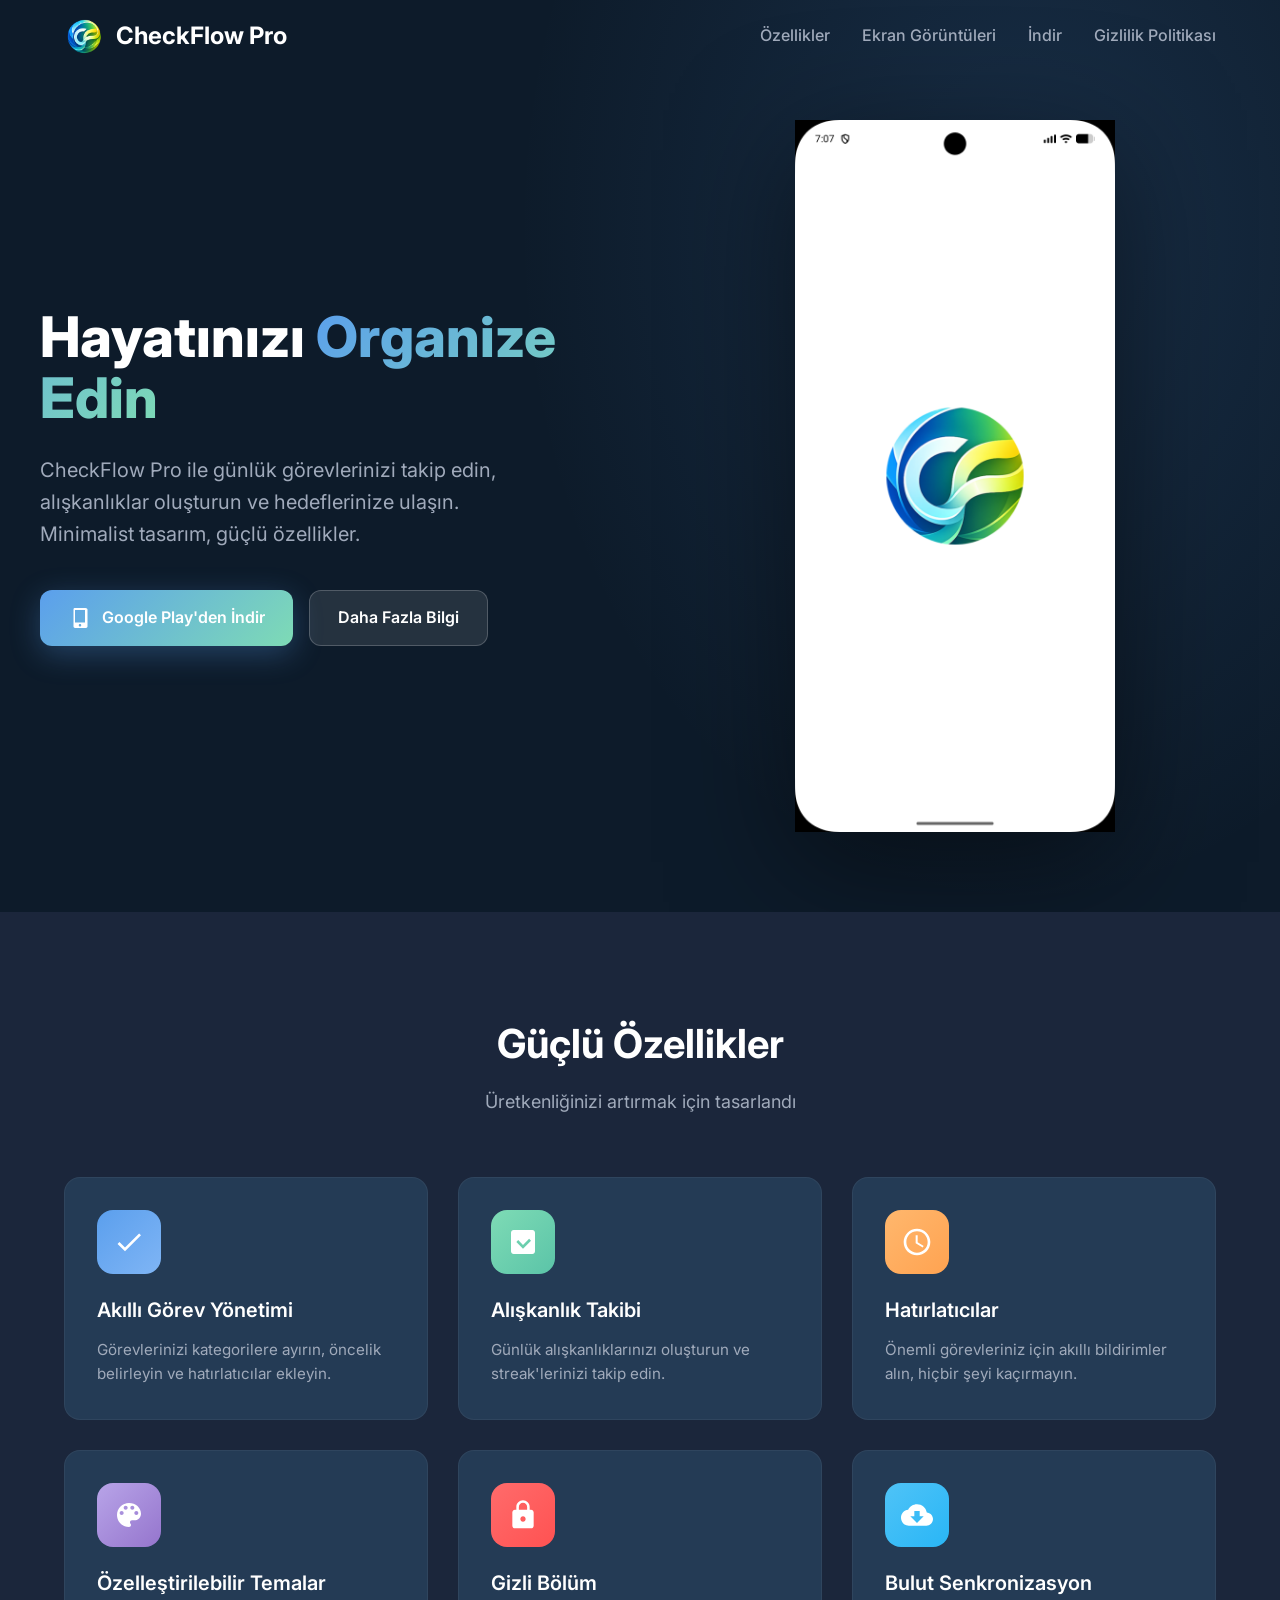
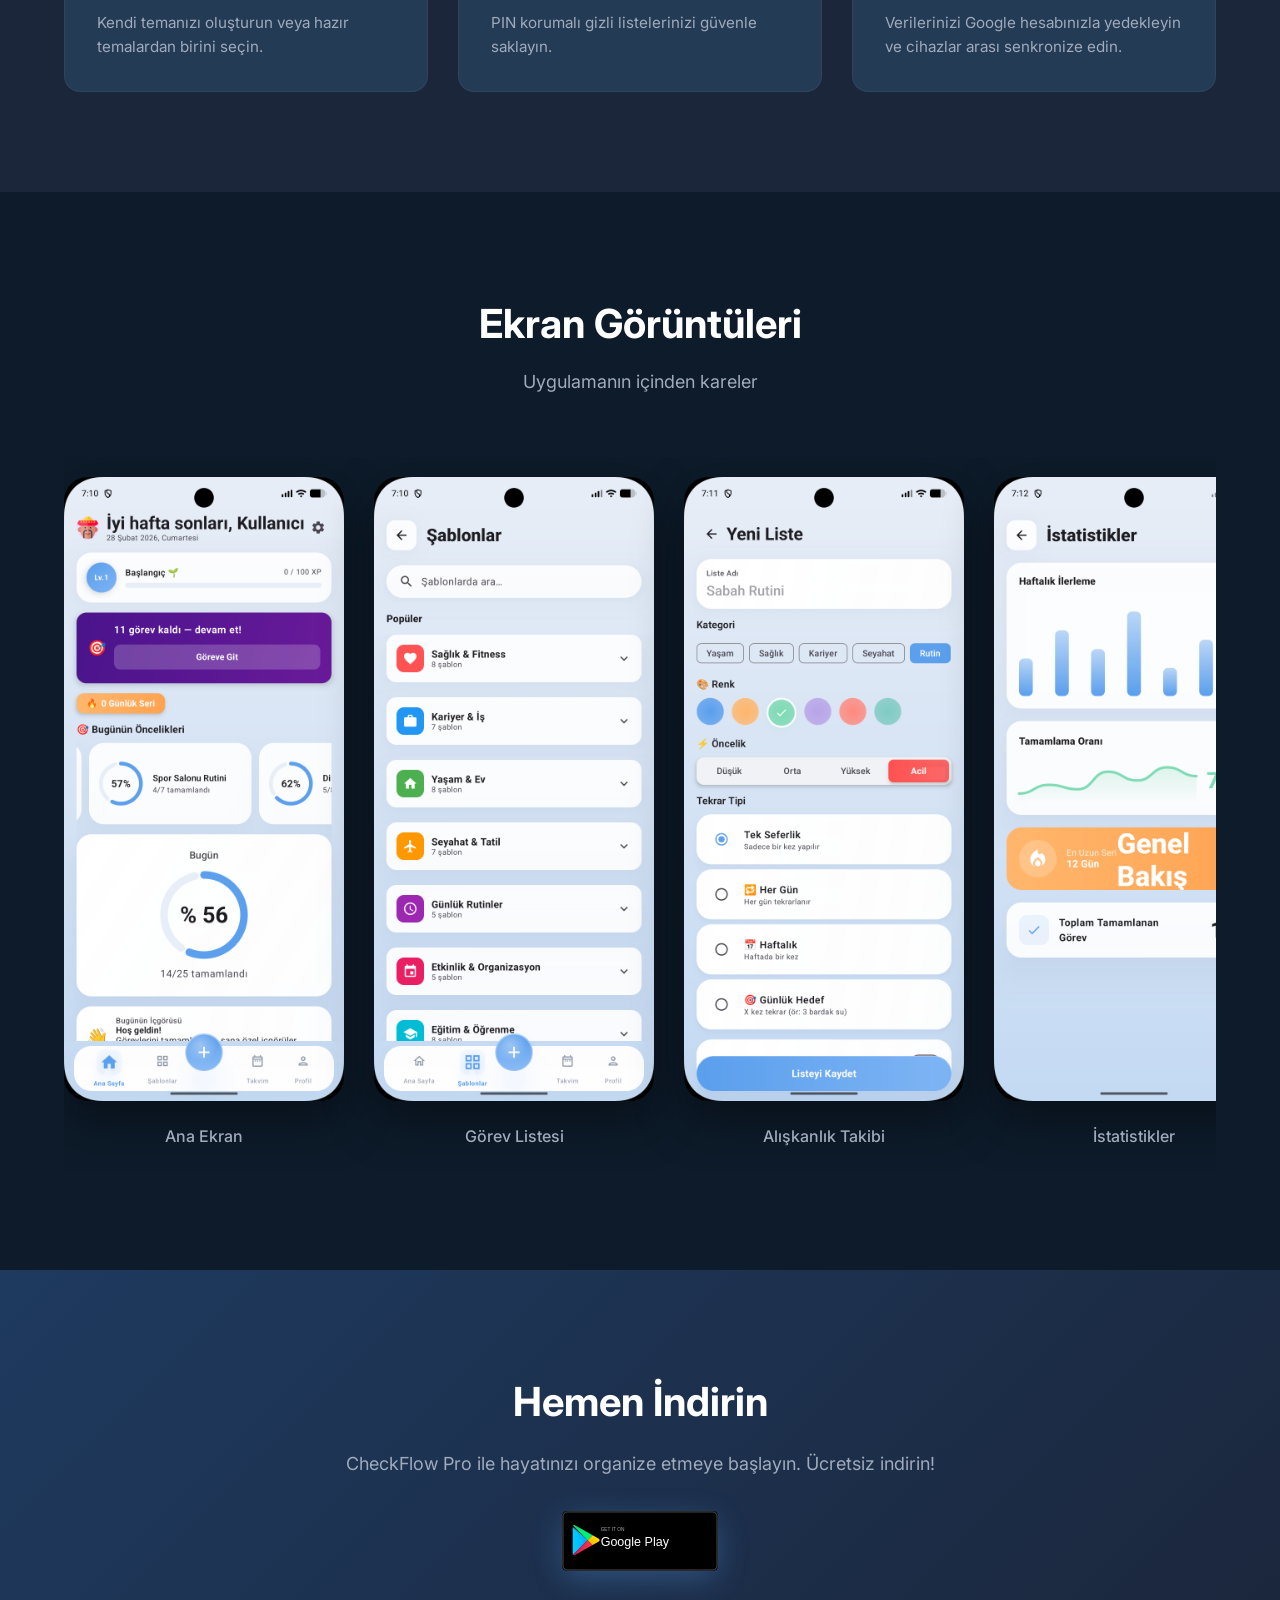
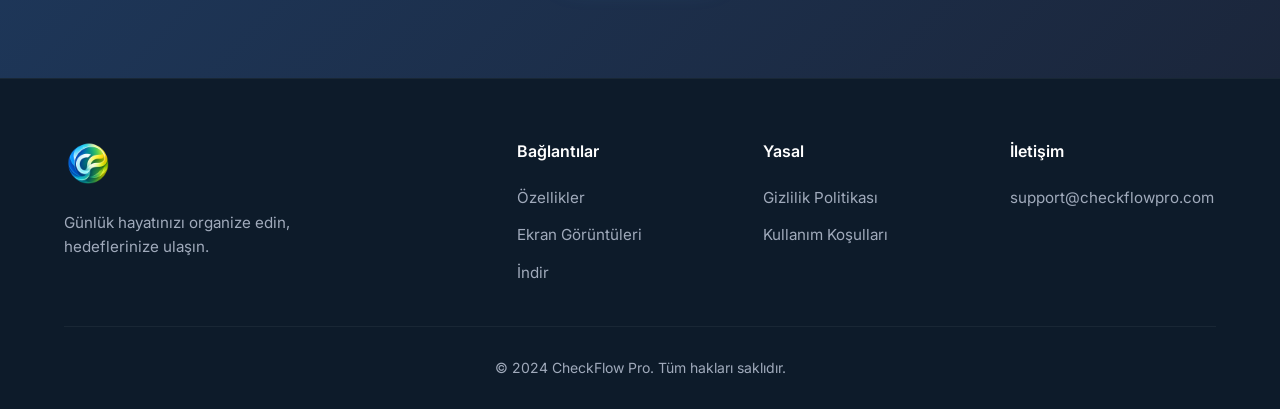
==== docs/index.html @ 74418e77 "Add files via upload" ====
<!DOCTYPE html>
<html lang="tr">
<head>
    <meta charset="UTF-8">
    <meta name="viewport" content="width=device-width, initial-scale=1.0">
    <meta name="description" content="CheckFlow Pro - Akıllı görev ve alışkanlık takip uygulaması. Günlük rutinlerinizi yönetin, hedeflerinize ulaşın.">
    <meta name="keywords" content="CheckFlow Pro, görev takip, alışkanlık takip, checklist, to-do, Android uygulama">
    <meta name="author" content="CheckFlow Pro">
    <title>CheckFlow Pro - Akıllı Görev & Alışkanlık Takip</title>
    <link rel="stylesheet" href="styles.css">
    <link rel="preconnect" href="https://fonts.googleapis.com">
    <link rel="preconnect" href="https://fonts.gstatic.com" crossorigin>
    <link href="https://fonts.googleapis.com/css2?family=Inter:wght@300;400;500;600;700;800&display=swap" rel="stylesheet">
    <link rel="icon" type="image/png" href="images/logo.png">
</head>
<body>
    <!-- Navigation -->
    <nav class="navbar">
        <div class="nav-container">
            <a href="index.html" class="nav-logo">
                <img src="images/logo.png" alt="CheckFlow Pro Logo" class="logo-img">
                <span>CheckFlow Pro</span>
            </a>
            <ul class="nav-menu">
                <li><a href="#features">Özellikler</a></li>
                <li><a href="#screenshots">Ekran Görüntüleri</a></li>
                <li><a href="#download">İndir</a></li>
                <li><a href="privacy-policy.html">Gizlilik Politikası</a></li>
            </ul>
        </div>
    </nav>

    <!-- Hero Section -->
    <section class="hero">
        <div class="hero-content">
            <div class="hero-text">
                <h1>Hayatınızı <span class="gradient-text">Organize Edin</span></h1>
                <p class="hero-subtitle">CheckFlow Pro ile günlük görevlerinizi takip edin, alışkanlıklar oluşturun ve hedeflerinize ulaşın. Minimalist tasarım, güçlü özellikler.</p>
                <div class="hero-buttons">
                    <a href="#download" class="btn btn-primary">
                        <svg width="24" height="24" viewBox="0 0 24 24" fill="currentColor">
                            <path d="M17.523 2H6.477C5.768 2 5.5 2.768 5.5 3.477v17.046c0 .709.768 1.477 1.477 1.477h11.046c.709 0 1.477-.768 1.477-1.477V3.477C19.5 2.768 18.732 2 17.523 2zM12 20.5c-.69 0-1.25-.56-1.25-1.25s.56-1.25 1.25-1.25 1.25.56 1.25 1.25-.56 1.25-1.25 1.25zm5-4H7V4h10v12.5z"/>
                        </svg>
                        Google Play'den İndir
                    </a>
                    <a href="#features" class="btn btn-secondary">Daha Fazla Bilgi</a>
                </div>
            </div>
            <div class="hero-image">
                <img src="images/hero-mockup.png" alt="CheckFlow Pro Uygulama Önizleme" class="phone-mockup">
            </div>
        </div>
        <div class="hero-bg-gradient"></div>
    </section>

    <!-- Features Section -->
    <section id="features" class="features">
        <div class="container">
            <h2 class="section-title">Güçlü Özellikler</h2>
            <p class="section-subtitle">Üretkenliğinizi artırmak için tasarlandı</p>
            
            <div class="features-grid">
                <div class="feature-card">
                    <div class="feature-icon" style="background: linear-gradient(135deg, #5B9FED, #7FB5F5);">
                        <svg width="32" height="32" viewBox="0 0 24 24" fill="white">
                            <path d="M9 16.17L4.83 12l-1.42 1.41L9 19 21 7l-1.41-1.41z"/>
                        </svg>
                    </div>
                    <h3>Akıllı Görev Yönetimi</h3>
                    <p>Görevlerinizi kategorilere ayırın, öncelik belirleyin ve hatırlatıcılar ekleyin.</p>
                </div>

                <div class="feature-card">
                    <div class="feature-icon" style="background: linear-gradient(135deg, #7EDBB5, #5BC4A8);">
                        <svg width="32" height="32" viewBox="0 0 24 24" fill="white">
                            <path d="M19 3H5c-1.1 0-2 .9-2 2v14c0 1.1.9 2 2 2h14c1.1 0 2-.9 2-2V5c0-1.1-.9-2-2-2zm-7 14l-5-5 1.41-1.41L12 14.17l4.59-4.58L18 11l-6 6z"/>
                        </svg>
                    </div>
                    <h3>Alışkanlık Takibi</h3>
                    <p>Günlük alışkanlıklarınızı oluşturun ve streak'lerinizi takip edin.</p>
                </div>

                <div class="feature-card">
                    <div class="feature-icon" style="background: linear-gradient(135deg, #FFB76D, #FFA351);">
                        <svg width="32" height="32" viewBox="0 0 24 24" fill="white">
                            <path d="M11.99 2C6.47 2 2 6.48 2 12s4.47 10 9.99 10C17.52 22 22 17.52 22 12S17.52 2 11.99 2zM12 20c-4.42 0-8-3.58-8-8s3.58-8 8-8 8 3.58 8 8-3.58 8-8 8zm.5-13H11v6l5.25 3.15.75-1.23-4.5-2.67z"/>
                        </svg>
                    </div>
                    <h3>Hatırlatıcılar</h3>
                    <p>Önemli görevleriniz için akıllı bildirimler alın, hiçbir şeyi kaçırmayın.</p>
                </div>

                <div class="feature-card">
                    <div class="feature-icon" style="background: linear-gradient(135deg, #B8A4E8, #9575CD);">
                        <svg width="32" height="32" viewBox="0 0 24 24" fill="white">
                            <path d="M12 3c-4.97 0-9 4.03-9 9s4.03 9 9 9c.83 0 1.5-.67 1.5-1.5 0-.39-.15-.74-.39-1.01-.23-.26-.38-.61-.38-.99 0-.83.67-1.5 1.5-1.5H16c2.76 0 5-2.24 5-5 0-4.42-4.03-8-9-8zm-5.5 9c-.83 0-1.5-.67-1.5-1.5S5.67 9 6.5 9 8 9.67 8 10.5 7.33 12 6.5 12zm3-4C8.67 8 8 7.33 8 6.5S8.67 5 9.5 5s1.5.67 1.5 1.5S10.33 8 9.5 8zm5 0c-.83 0-1.5-.67-1.5-1.5S13.67 5 14.5 5s1.5.67 1.5 1.5S15.33 8 14.5 8zm3 4c-.83 0-1.5-.67-1.5-1.5S16.67 9 17.5 9s1.5.67 1.5 1.5-.67 1.5-1.5 1.5z"/>
                        </svg>
                    </div>
                    <h3>Özelleştirilebilir Temalar</h3>
                    <p>Kendi temanızı oluşturun veya hazır temalardan birini seçin.</p>
                </div>

                <div class="feature-card">
                    <div class="feature-icon" style="background: linear-gradient(135deg, #FF6B6B, #FF5252);">
                        <svg width="32" height="32" viewBox="0 0 24 24" fill="white">
                            <path d="M18 8h-1V6c0-2.76-2.24-5-5-5S7 3.24 7 6v2H6c-1.1 0-2 .9-2 2v10c0 1.1.9 2 2 2h12c1.1 0 2-.9 2-2V10c0-1.1-.9-2-2-2zm-6 9c-1.1 0-2-.9-2-2s.9-2 2-2 2 .9 2 2-.9 2-2 2zm3.1-9H8.9V6c0-1.71 1.39-3.1 3.1-3.1 1.71 0 3.1 1.39 3.1 3.1v2z"/>
                        </svg>
                    </div>
                    <h3>Gizli Bölüm</h3>
                    <p>PIN korumalı gizli listelerinizi güvenle saklayın.</p>
                </div>

                <div class="feature-card">
                    <div class="feature-icon" style="background: linear-gradient(135deg, #4FC3F7, #29B6F6);">
                        <svg width="32" height="32" viewBox="0 0 24 24" fill="white">
                            <path d="M19.35 10.04C18.67 6.59 15.64 4 12 4 9.11 4 6.6 5.64 5.35 8.04 2.34 8.36 0 10.91 0 14c0 3.31 2.69 6 6 6h13c2.76 0 5-2.24 5-5 0-2.64-2.05-4.78-4.65-4.96zM17 13l-5 5-5-5h3V9h4v4h3z"/>
                        </svg>
                    </div>
                    <h3>Bulut Senkronizasyon</h3>
                    <p>Verilerinizi Google hesabınızla yedekleyin ve cihazlar arası senkronize edin.</p>
                </div>
            </div>
        </div>
    </section>

    <!-- Screenshots Section -->
    <section id="screenshots" class="screenshots">
        <div class="container">
            <h2 class="section-title">Ekran Görüntüleri</h2>
            <p class="section-subtitle">Uygulamanın içinden kareler</p>
            
            <div class="screenshots-slider">
                <div class="screenshot-item">
                    <img src="images/screenshot-1.png" alt="Ana Ekran">
                    <p>Ana Ekran</p>
                </div>
                <div class="screenshot-item">
                    <img src="images/screenshot-2.png" alt="Görev Listesi">
                    <p>Görev Listesi</p>
                </div>
                <div class="screenshot-item">
                    <img src="images/screenshot-3.png" alt="Alışkanlık Takibi">
                    <p>Alışkanlık Takibi</p>
                </div>
                <div class="screenshot-item">
                    <img src="images/screenshot-4.png" alt="İstatistikler">
                    <p>İstatistikler</p>
                </div>
                <div class="screenshot-item">
                    <img src="images/screenshot-5.png" alt="Ayarlar">
                    <p>Ayarlar</p>
                </div>
            </div>
        </div>
    </section>

    <!-- Download Section -->
    <section id="download" class="download">
        <div class="container">
            <div class="download-content">
                <h2>Hemen İndirin</h2>
                <p>CheckFlow Pro ile hayatınızı organize etmeye başlayın. Ücretsiz indirin!</p>
                <a href="https://play.google.com/store/apps/details?id=com.checkflow.pro" class="btn btn-primary btn-large" target="_blank">
                    <img src="images/google-play-badge.svg" alt="Google Play'den İndir" class="play-badge">
                </a>
            </div>
        </div>
    </section>

    <!-- Footer -->
    <footer class="footer">
        <div class="container">
            <div class="footer-content">
                <div class="footer-brand">
                    <img src="images/logo.png" alt="CheckFlow Pro" class="footer-logo">
                    <p>Günlük hayatınızı organize edin, hedeflerinize ulaşın.</p>
                </div>
                <div class="footer-links">
                    <h4>Bağlantılar</h4>
                    <ul>
                        <li><a href="#features">Özellikler</a></li>
                        <li><a href="#screenshots">Ekran Görüntüleri</a></li>
                        <li><a href="#download">İndir</a></li>
                    </ul>
                </div>
                <div class="footer-links">
                    <h4>Yasal</h4>
                    <ul>
                        <li><a href="privacy-policy.html">Gizlilik Politikası</a></li>
                        <li><a href="terms.html">Kullanım Koşulları</a></li>
                    </ul>
                </div>
                <div class="footer-links">
                    <h4>İletişim</h4>
                    <ul>
                        <li><a href="mailto:support@checkflowpro.com">support@checkflowpro.com</a></li>
                    </ul>
                </div>
            </div>
            <div class="footer-bottom">
                <p>&copy; 2024 CheckFlow Pro. Tüm hakları saklıdır.</p>
            </div>
        </div>
    </footer>

    <script>
        // Smooth scroll for navigation links
        document.querySelectorAll('a[href^="#"]').forEach(anchor => {
            anchor.addEventListener('click', function (e) {
                e.preventDefault();
                const target = document.querySelector(this.getAttribute('href'));
                if (target) {
                    target.scrollIntoView({
                        behavior: 'smooth',
                        block: 'start'
                    });
                }
            });
        });

        // Navbar scroll effect
        window.addEventListener('scroll', function() {
            const navbar = document.querySelector('.navbar');
            if (window.scrollY > 50) {
                navbar.classList.add('scrolled');
            } else {
                navbar.classList.remove('scrolled');
            }
        });
    </script>
</body>
</html>
---- docs/styles.css ----
/* ============================================
   CheckFlow Pro - Website Styles
   Modern, Clean, Professional Design
   ============================================ */

/* CSS Variables */
:root {
    --primary: #5B9FED;
    --primary-dark: #4A8BD9;
    --secondary: #7EDBB5;
    --accent: #FFB76D;
    --background: #0D1B2A;
    --background-light: #1B263B;
    --surface: #1E3A5F;
    --card: #243B55;
    --text-primary: #FFFFFF;
    --text-secondary: #A0AABB;
    --gradient-start: #5B9FED;
    --gradient-end: #7EDBB5;
    --shadow: rgba(0, 0, 0, 0.3);
    --border-radius: 16px;
    --transition: all 0.3s ease;
}

/* Reset & Base */
* {
    margin: 0;
    padding: 0;
    box-sizing: border-box;
}

html {
    scroll-behavior: smooth;
}

body {
    font-family: 'Inter', -apple-system, BlinkMacSystemFont, 'Segoe UI', Roboto, sans-serif;
    background: var(--background);
    color: var(--text-primary);
    line-height: 1.6;
    overflow-x: hidden;
}

a {
    text-decoration: none;
    color: inherit;
    transition: var(--transition);
}

ul {
    list-style: none;
}

img {
    max-width: 100%;
    height: auto;
}

.container {
    max-width: 1200px;
    margin: 0 auto;
    padding: 0 24px;
}

/* ============================================
   Navigation
   ============================================ */
.navbar {
    position: fixed;
    top: 0;
    left: 0;
    right: 0;
    z-index: 1000;
    padding: 16px 0;
    transition: var(--transition);
    background: transparent;
}

.navbar.scrolled {
    background: rgba(13, 27, 42, 0.95);
    backdrop-filter: blur(20px);
    box-shadow: 0 4px 30px var(--shadow);
}

.nav-container {
    max-width: 1200px;
    margin: 0 auto;
    padding: 0 24px;
    display: flex;
    justify-content: space-between;
    align-items: center;
}

.nav-logo {
    display: flex;
    align-items: center;
    gap: 12px;
    font-size: 1.5rem;
    font-weight: 700;
    color: var(--text-primary);
}

.logo-img {
    width: 40px;
    height: 40px;
    border-radius: 10px;
}

.nav-menu {
    display: flex;
    gap: 32px;
}

.nav-menu a {
    color: var(--text-secondary);
    font-weight: 500;
    padding: 8px 0;
    position: relative;
}

.nav-menu a:hover,
.nav-menu a.active {
    color: var(--text-primary);
}

.nav-menu a::after {
    content: '';
    position: absolute;
    bottom: 0;
    left: 0;
    width: 0;
    height: 2px;
    background: linear-gradient(90deg, var(--gradient-start), var(--gradient-end));
    transition: width 0.3s ease;
}

.nav-menu a:hover::after,
.nav-menu a.active::after {
    width: 100%;
}

/* ============================================
   Hero Section
   ============================================ */
.hero {
    min-height: 100vh;
    display: flex;
    align-items: center;
    position: relative;
    padding: 120px 24px 80px;
    overflow: hidden;
}

.hero-content {
    max-width: 1200px;
    margin: 0 auto;
    display: grid;
    grid-template-columns: 1fr 1fr;
    gap: 60px;
    align-items: center;
    position: relative;
    z-index: 2;
}

.hero-text h1 {
    font-size: 3.5rem;
    font-weight: 800;
    line-height: 1.1;
    margin-bottom: 24px;
}

.gradient-text {
    background: linear-gradient(135deg, var(--gradient-start), var(--gradient-end));
    -webkit-background-clip: text;
    -webkit-text-fill-color: transparent;
    background-clip: text;
}

.hero-subtitle {
    font-size: 1.25rem;
    color: var(--text-secondary);
    margin-bottom: 40px;
    max-width: 500px;
}

.hero-buttons {
    display: flex;
    gap: 16px;
    flex-wrap: wrap;
}

.hero-image {
    display: flex;
    justify-content: center;
    align-items: center;
}

.phone-mockup {
    max-width: 320px;
    filter: drop-shadow(0 30px 60px rgba(0, 0, 0, 0.5));
    animation: float 6s ease-in-out infinite;
}

@keyframes float {
    0%, 100% { transform: translateY(0); }
    50% { transform: translateY(-20px); }
}

.hero-bg-gradient {
    position: absolute;
    top: -50%;
    right: -20%;
    width: 80%;
    height: 150%;
    background: radial-gradient(ellipse at center, rgba(91, 159, 237, 0.15) 0%, transparent 70%);
    pointer-events: none;
}

/* ============================================
   Buttons
   ============================================ */
.btn {
    display: inline-flex;
    align-items: center;
    gap: 10px;
    padding: 14px 28px;
    border-radius: 12px;
    font-weight: 600;
    font-size: 1rem;
    cursor: pointer;
    border: none;
    transition: var(--transition);
}

.btn-primary {
    background: linear-gradient(135deg, var(--gradient-start), var(--gradient-end));
    color: white;
    box-shadow: 0 8px 30px rgba(91, 159, 237, 0.3);
}

.btn-primary:hover {
    transform: translateY(-2px);
    box-shadow: 0 12px 40px rgba(91, 159, 237, 0.4);
}

.btn-secondary {
    background: rgba(255, 255, 255, 0.1);
    color: var(--text-primary);
    border: 1px solid rgba(255, 255, 255, 0.2);
}

.btn-secondary:hover {
    background: rgba(255, 255, 255, 0.15);
    border-color: rgba(255, 255, 255, 0.3);
}

.btn-large {
    padding: 0;
}

.play-badge {
    height: 60px;
}

/* ============================================
   Sections
   ============================================ */
.section-title {
    font-size: 2.5rem;
    font-weight: 700;
    text-align: center;
    margin-bottom: 12px;
}

.section-subtitle {
    font-size: 1.125rem;
    color: var(--text-secondary);
    text-align: center;
    margin-bottom: 60px;
}

/* ============================================
   Features Section
   ============================================ */
.features {
    padding: 100px 24px;
    background: var(--background-light);
}

.features-grid {
    display: grid;
    grid-template-columns: repeat(3, 1fr);
    gap: 30px;
}

.feature-card {
    background: var(--card);
    border-radius: var(--border-radius);
    padding: 32px;
    transition: var(--transition);
    border: 1px solid rgba(255, 255, 255, 0.05);
}

.feature-card:hover {
    transform: translateY(-8px);
    box-shadow: 0 20px 50px rgba(0, 0, 0, 0.3);
    border-color: rgba(255, 255, 255, 0.1);
}

.feature-icon {
    width: 64px;
    height: 64px;
    border-radius: 16px;
    display: flex;
    align-items: center;
    justify-content: center;
    margin-bottom: 20px;
}

.feature-card h3 {
    font-size: 1.25rem;
    font-weight: 600;
    margin-bottom: 12px;
}

.feature-card p {
    color: var(--text-secondary);
    font-size: 0.95rem;
}

/* ============================================
   Screenshots Section
   ============================================ */
.screenshots {
    padding: 100px 24px;
}

.screenshots-slider {
    display: flex;
    gap: 30px;
    overflow-x: auto;
    padding: 20px 0;
    scroll-snap-type: x mandatory;
    -webkit-overflow-scrolling: touch;
}

.screenshots-slider::-webkit-scrollbar {
    height: 8px;
}

.screenshots-slider::-webkit-scrollbar-track {
    background: var(--background-light);
    border-radius: 4px;
}

.screenshots-slider::-webkit-scrollbar-thumb {
    background: var(--primary);
    border-radius: 4px;
}

.screenshot-item {
    flex: 0 0 auto;
    scroll-snap-align: center;
    text-align: center;
}

.screenshot-item img {
    width: 280px;
    border-radius: 24px;
    box-shadow: 0 20px 50px rgba(0, 0, 0, 0.4);
    transition: var(--transition);
}

.screenshot-item:hover img {
    transform: scale(1.05);
}

.screenshot-item p {
    margin-top: 16px;
    color: var(--text-secondary);
    font-weight: 500;
}

/* ============================================
   Download Section
   ============================================ */
.download {
    padding: 100px 24px;
    background: linear-gradient(135deg, var(--surface), var(--background-light));
    text-align: center;
}

.download-content h2 {
    font-size: 2.5rem;
    margin-bottom: 16px;
}

.download-content p {
    color: var(--text-secondary);
    font-size: 1.125rem;
    margin-bottom: 32px;
}

/* ============================================
   Footer
   ============================================ */
.footer {
    background: var(--background);
    padding: 60px 24px 30px;
    border-top: 1px solid rgba(255, 255, 255, 0.05);
}

.footer-content {
    display: grid;
    grid-template-columns: 2fr 1fr 1fr 1fr;
    gap: 40px;
    margin-bottom: 40px;
}

.footer-brand {
    max-width: 300px;
}

.footer-logo {
    width: 48px;
    height: 48px;
    border-radius: 12px;
    margin-bottom: 16px;
}

.footer-brand p {
    color: var(--text-secondary);
    font-size: 0.95rem;
}

.footer-links h4 {
    font-size: 1rem;
    font-weight: 600;
    margin-bottom: 20px;
    color: var(--text-primary);
}

.footer-links ul {
    display: flex;
    flex-direction: column;
    gap: 12px;
}

.footer-links a {
    color: var(--text-secondary);
    font-size: 0.95rem;
}

.footer-links a:hover {
    color: var(--primary);
}

.footer-bottom {
    text-align: center;
    padding-top: 30px;
    border-top: 1px solid rgba(255, 255, 255, 0.05);
}

.footer-bottom p {
    color: var(--text-secondary);
    font-size: 0.875rem;
}

/* ============================================
   Legal Pages (Privacy Policy, Terms)
   ============================================ */
.legal-page {
    padding: 120px 24px 80px;
    min-height: 100vh;
}

.legal-content {
    max-width: 800px;
    margin: 0 auto;
    background: var(--card);
    border-radius: var(--border-radius);
    padding: 48px;
    border: 1px solid rgba(255, 255, 255, 0.05);
}

.legal-content h1 {
    font-size: 2.5rem;
    margin-bottom: 8px;
    background: linear-gradient(135deg, var(--gradient-start), var(--gradient-end));
    -webkit-background-clip: text;
    -webkit-text-fill-color: transparent;
    background-clip: text;
}

.last-updated {
    color: var(--text-secondary);
    font-size: 0.95rem;
    margin-bottom: 40px;
}

.policy-section {
    margin-bottom: 36px;
}

.policy-section h2 {
    font-size: 1.5rem;
    font-weight: 600;
    margin-bottom: 16px;
    color: var(--text-primary);
}

.policy-section h3 {
    font-size: 1.125rem;
    font-weight: 600;
    margin: 20px 0 12px;
    color: var(--text-primary);
}

.policy-section p {
    color: var(--text-secondary);
    margin-bottom: 12px;
    line-height: 1.7;
}

.policy-section ul {
    margin-left: 24px;
    margin-bottom: 16px;
}

.policy-section li {
    color: var(--text-secondary);
    margin-bottom: 8px;
    position: relative;
    padding-left: 20px;
}

.policy-section li::before {
    content: '•';
    position: absolute;
    left: 0;
    color: var(--primary);
}

.policy-section a {
    color: var(--primary);
}

.policy-section a:hover {
    text-decoration: underline;
}

/* ============================================
   Responsive Design
   ============================================ */
@media (max-width: 1024px) {
    .hero-content {
        grid-template-columns: 1fr;
        text-align: center;
    }

    .hero-text h1 {
        font-size: 2.5rem;
    }

    .hero-subtitle {
        margin: 0 auto 40px;
    }

    .hero-buttons {
        justify-content: center;
    }

    .hero-image {
        order: -1;
    }

    .phone-mockup {
        max-width: 260px;
    }

    .features-grid {
        grid-template-columns: repeat(2, 1fr);
    }

    .footer-content {
        grid-template-columns: 1fr 1fr;
    }
}

@media (max-width: 768px) {
    .nav-menu {
        display: none;
    }

    .hero-text h1 {
        font-size: 2rem;
    }

    .section-title {
        font-size: 2rem;
    }

    .features-grid {
        grid-template-columns: 1fr;
    }

    .footer-content {
        grid-template-columns: 1fr;
        text-align: center;
    }

    .footer-brand {
        max-width: 100%;
    }

    .legal-content {
        padding: 32px 24px;
    }

    .legal-content h1 {
        font-size: 2rem;
    }
}

@media (max-width: 480px) {
    .hero {
        padding: 100px 16px 60px;
    }

    .hero-text h1 {
        font-size: 1.75rem;
    }

    .hero-subtitle {
        font-size: 1rem;
    }

    .btn {
        padding: 12px 20px;
        font-size: 0.9rem;
    }

    .screenshot-item img {
        width: 220px;
    }
}
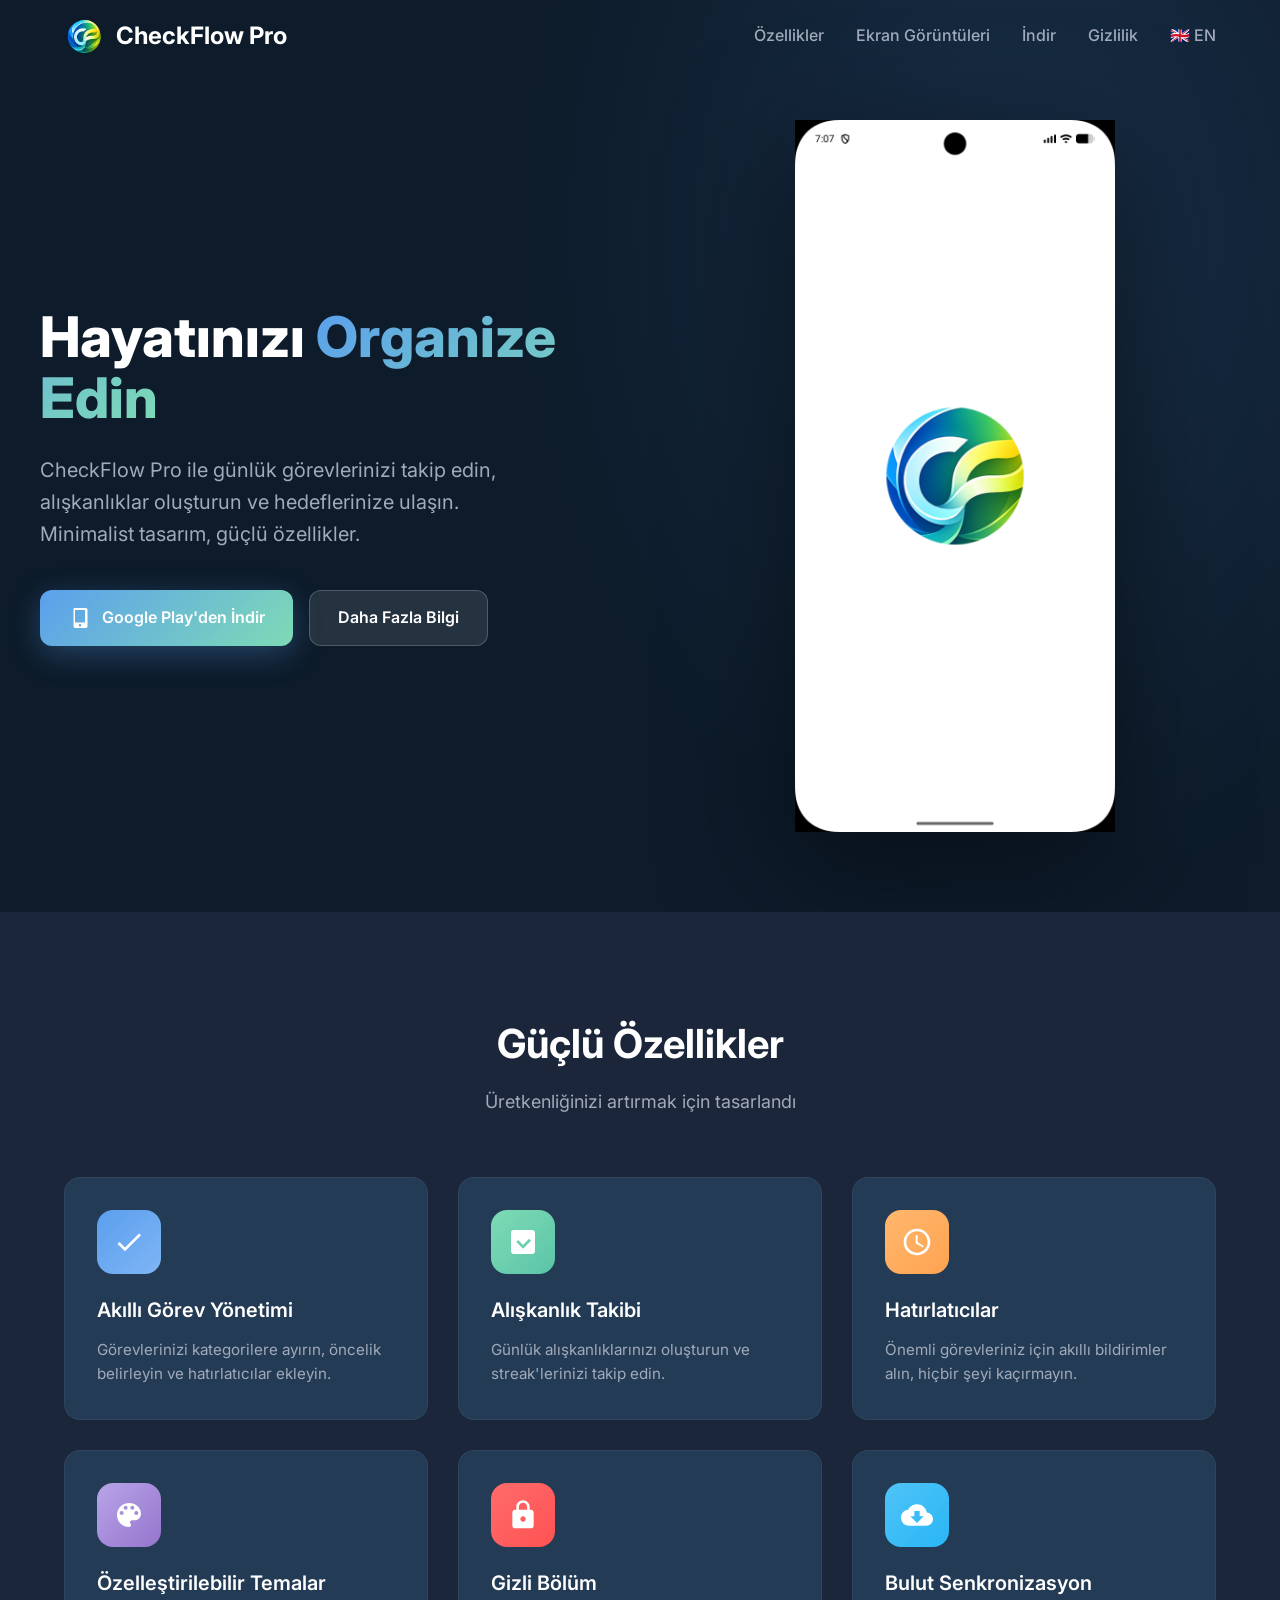
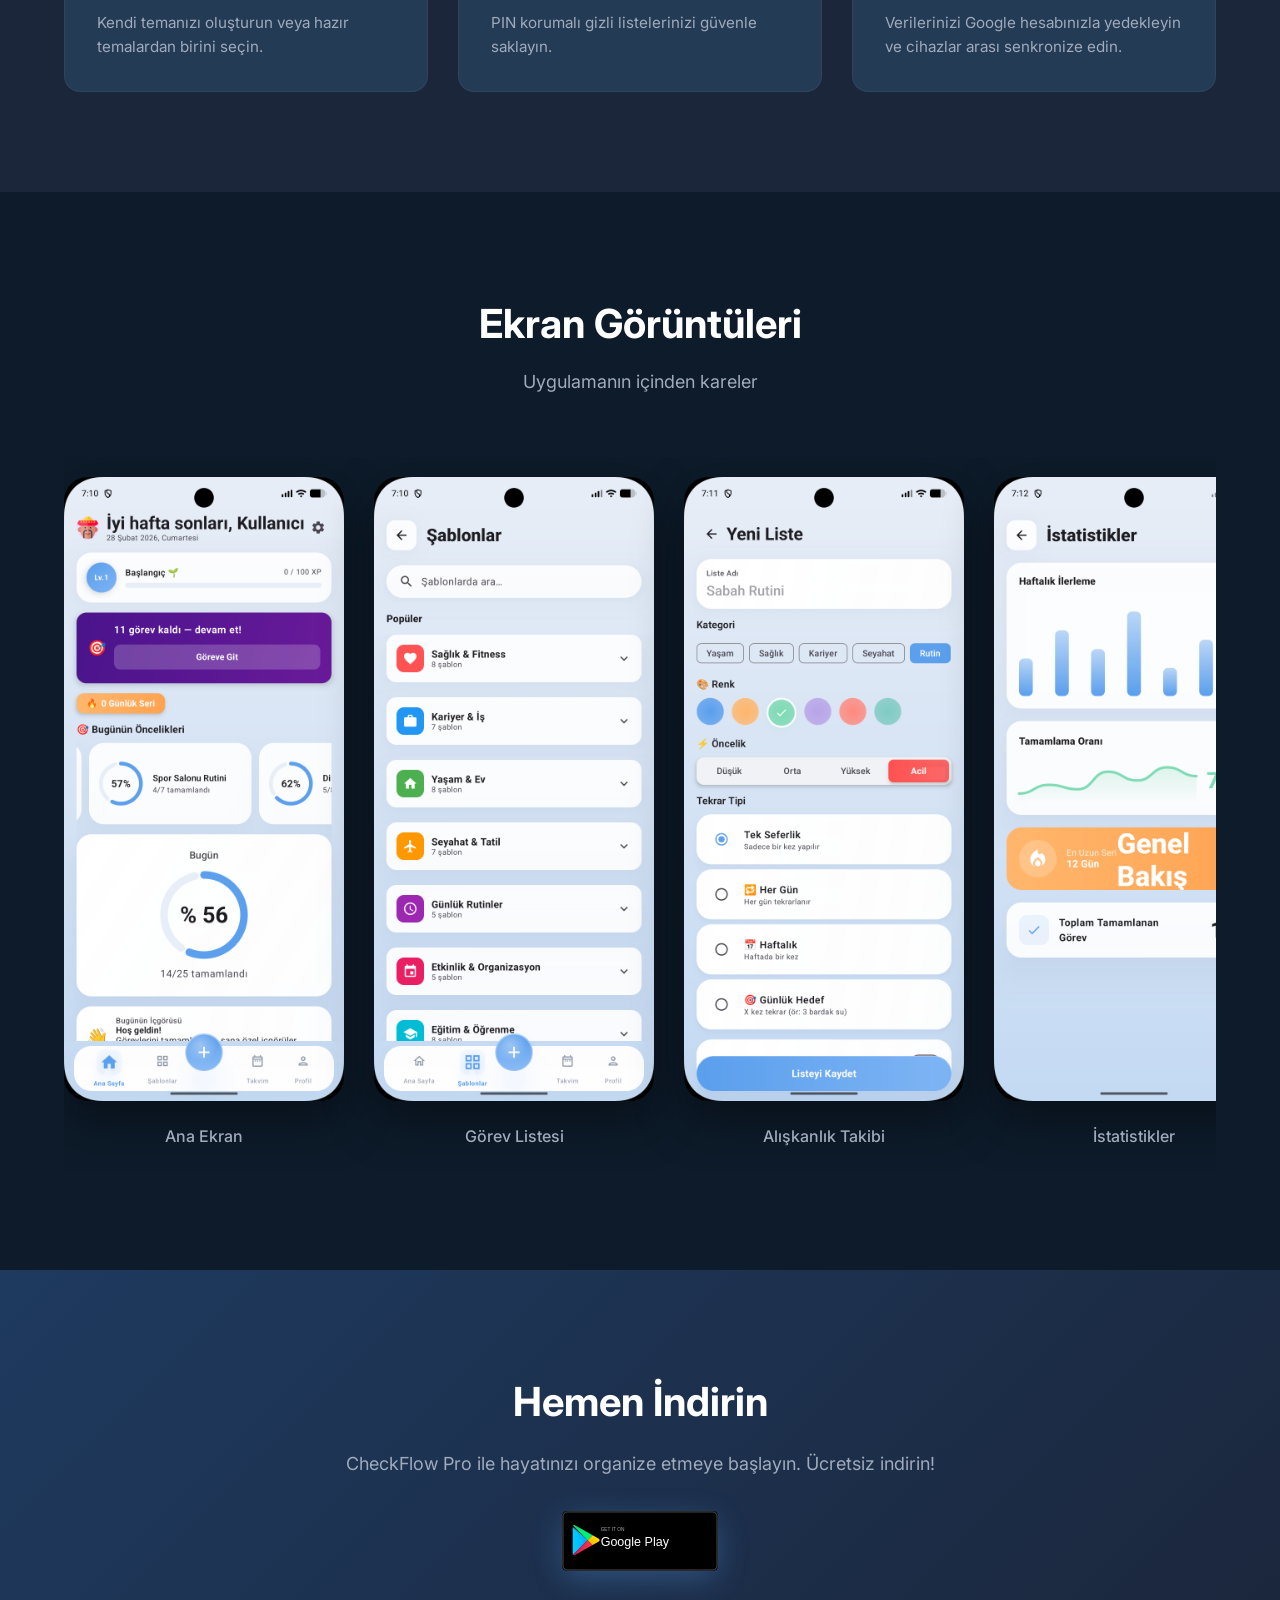
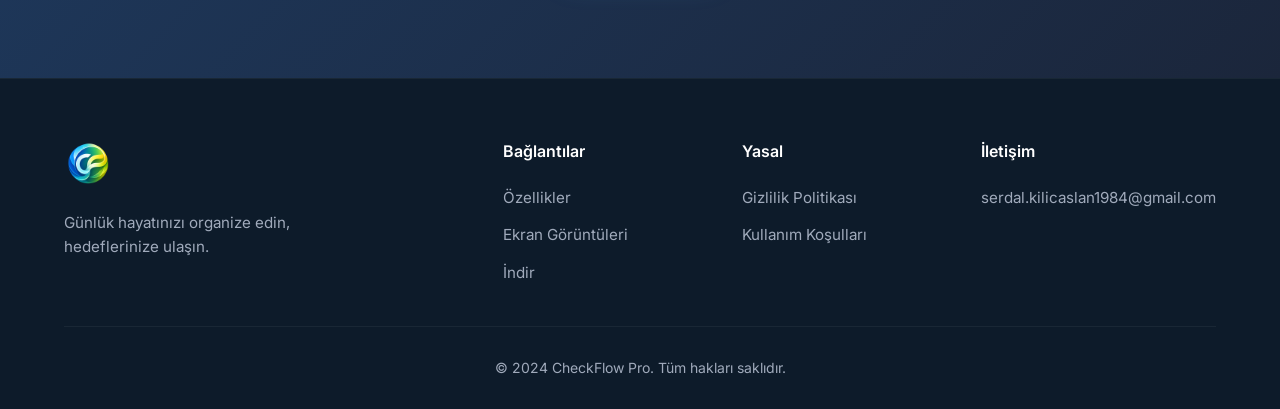
==== commit 4e65a1d6: "Add files via upload" ====
--- a/docs/index.html
+++ b/docs/index.html
@@ -25,7 +25,8 @@
                 <li><a href="#features">Özellikler</a></li>
                 <li><a href="#screenshots">Ekran Görüntüleri</a></li>
                 <li><a href="#download">İndir</a></li>
-                <li><a href="privacy-policy.html">Gizlilik Politikası</a></li>
+                <li><a href="privacy-policy.html">Gizlilik</a></li>
+                <li><a href="en/index.html">🇬🇧 EN</a></li>
             </ul>
         </div>
     </nav>
@@ -193,7 +194,7 @@
                 <div class="footer-links">
                     <h4>İletişim</h4>
                     <ul>
-                        <li><a href="mailto:support@checkflowpro.com">support@checkflowpro.com</a></li>
+                        <li><a href="mailto:serdal.kilicaslan1984@gmail.com">serdal.kilicaslan1984@gmail.com</a></li>
                     </ul>
                 </div>
             </div>
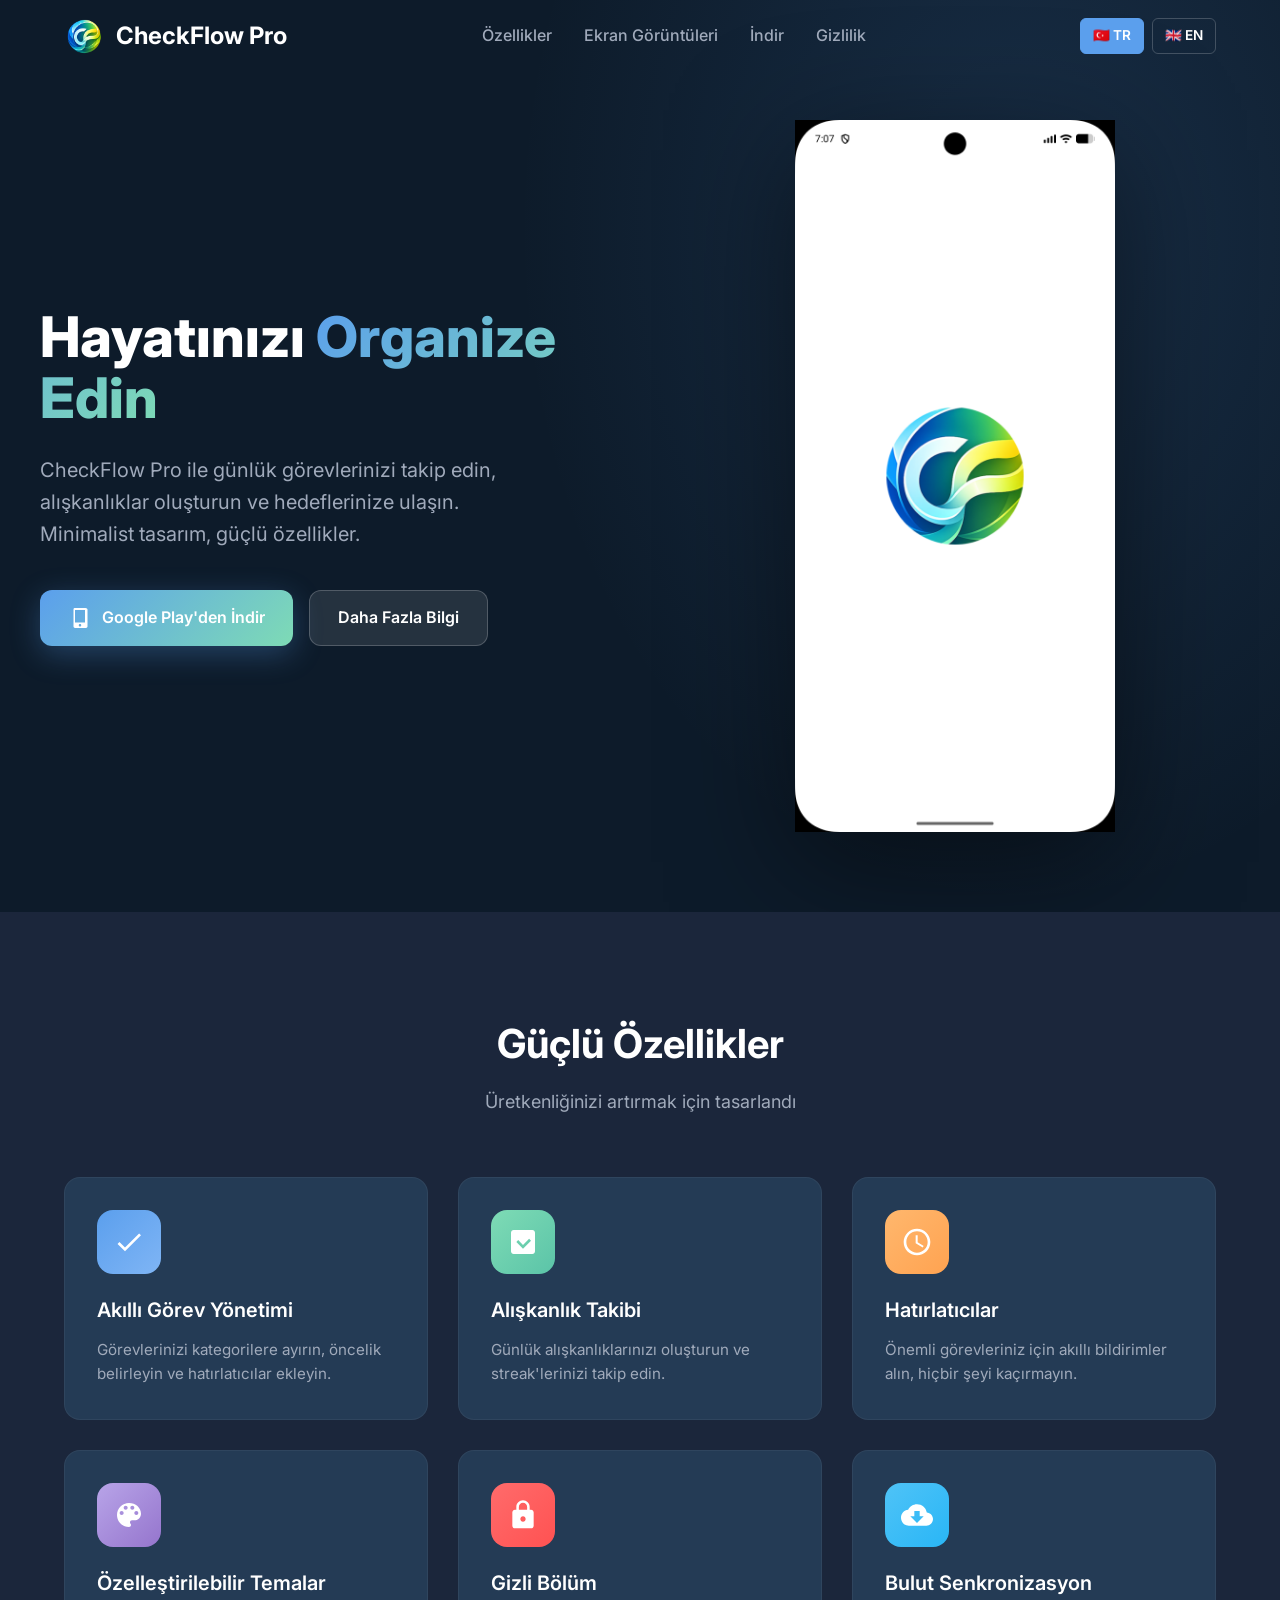
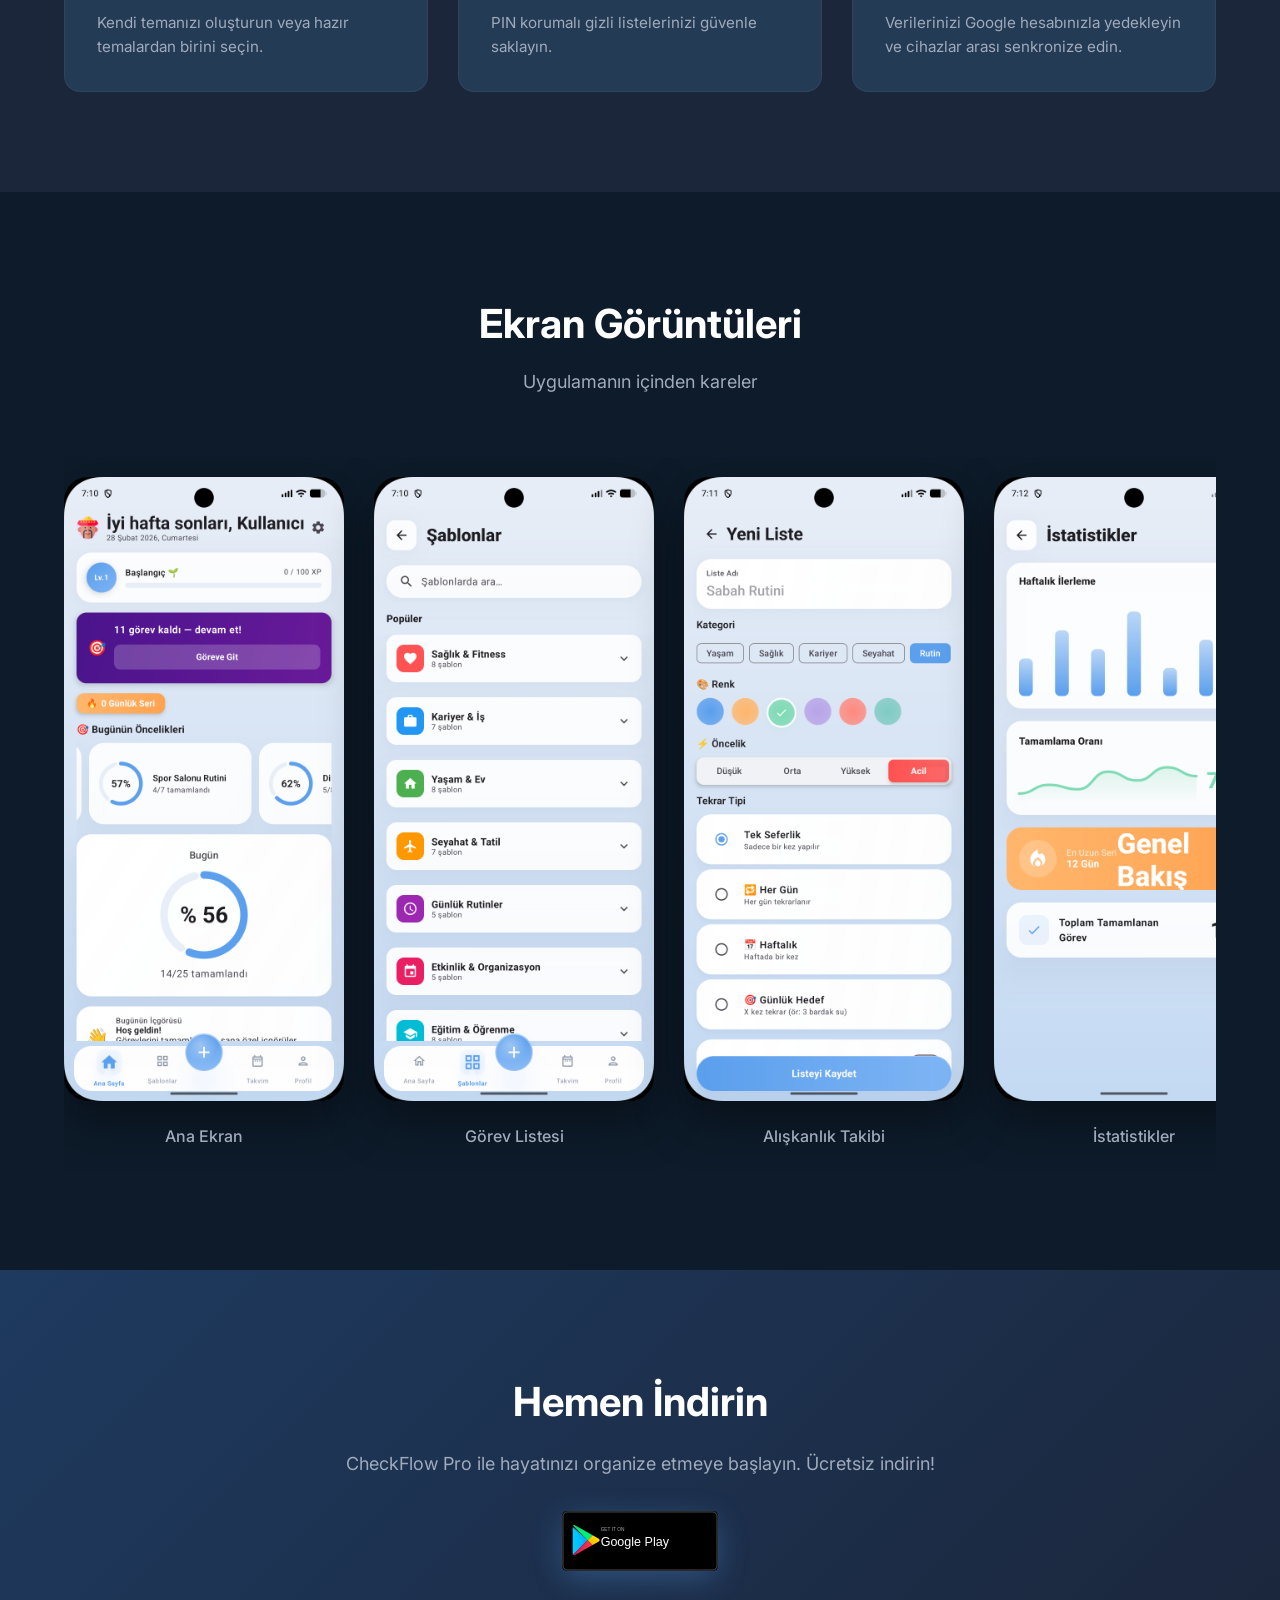
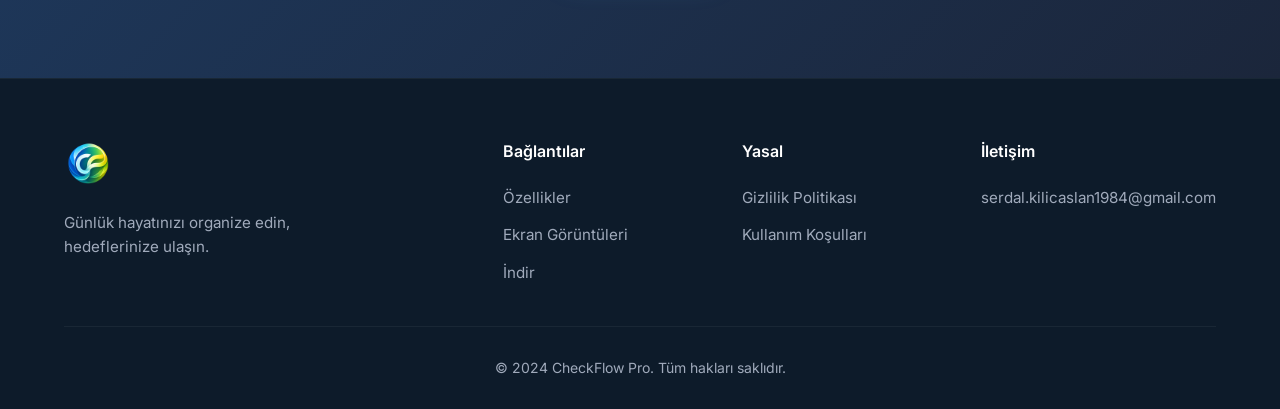
==== commit 0a0ec61c: "Add files via upload" ====
--- a/docs/index.html
+++ b/docs/index.html
@@ -26,8 +26,11 @@
                 <li><a href="#screenshots">Ekran Görüntüleri</a></li>
                 <li><a href="#download">İndir</a></li>
                 <li><a href="privacy-policy.html">Gizlilik</a></li>
-                <li><a href="en/index.html">🇬🇧 EN</a></li>
             </ul>
+            <div class="language-selector">
+                <a href="index.html" class="lang-btn active">🇹🇷 TR</a>
+                <a href="en/index.html" class="lang-btn">🇬🇧 EN</a>
+            </div>
         </div>
     </nav>
 
--- a/docs/styles.css
+++ b/docs/styles.css
@@ -550,8 +550,34 @@
 }
 
 /* ============================================
-   Responsive Design
-   ============================================ */
+   Language Selector
+   ============================================ */
+.language-selector {
+    display: flex;
+    gap: 8px;
+    margin-left: 20px;
+}
+
+.lang-btn {
+    padding: 6px 12px;
+    border-radius: 6px;
+    font-size: 0.85rem;
+    font-weight: 600;
+    text-decoration: none;
+    transition: var(--transition);
+    border: 1px solid rgba(255, 255, 255, 0.2);
+}
+
+.lang-btn:hover {
+    background: rgba(255, 255, 255, 0.1);
+    border-color: rgba(255, 255, 255, 0.3);
+}
+
+.lang-btn.active {
+    background: var(--primary);
+    border-color: var(--primary);
+    color: white;
+}
 @media (max-width: 1024px) {
     .hero-content {
         grid-template-columns: 1fr;
